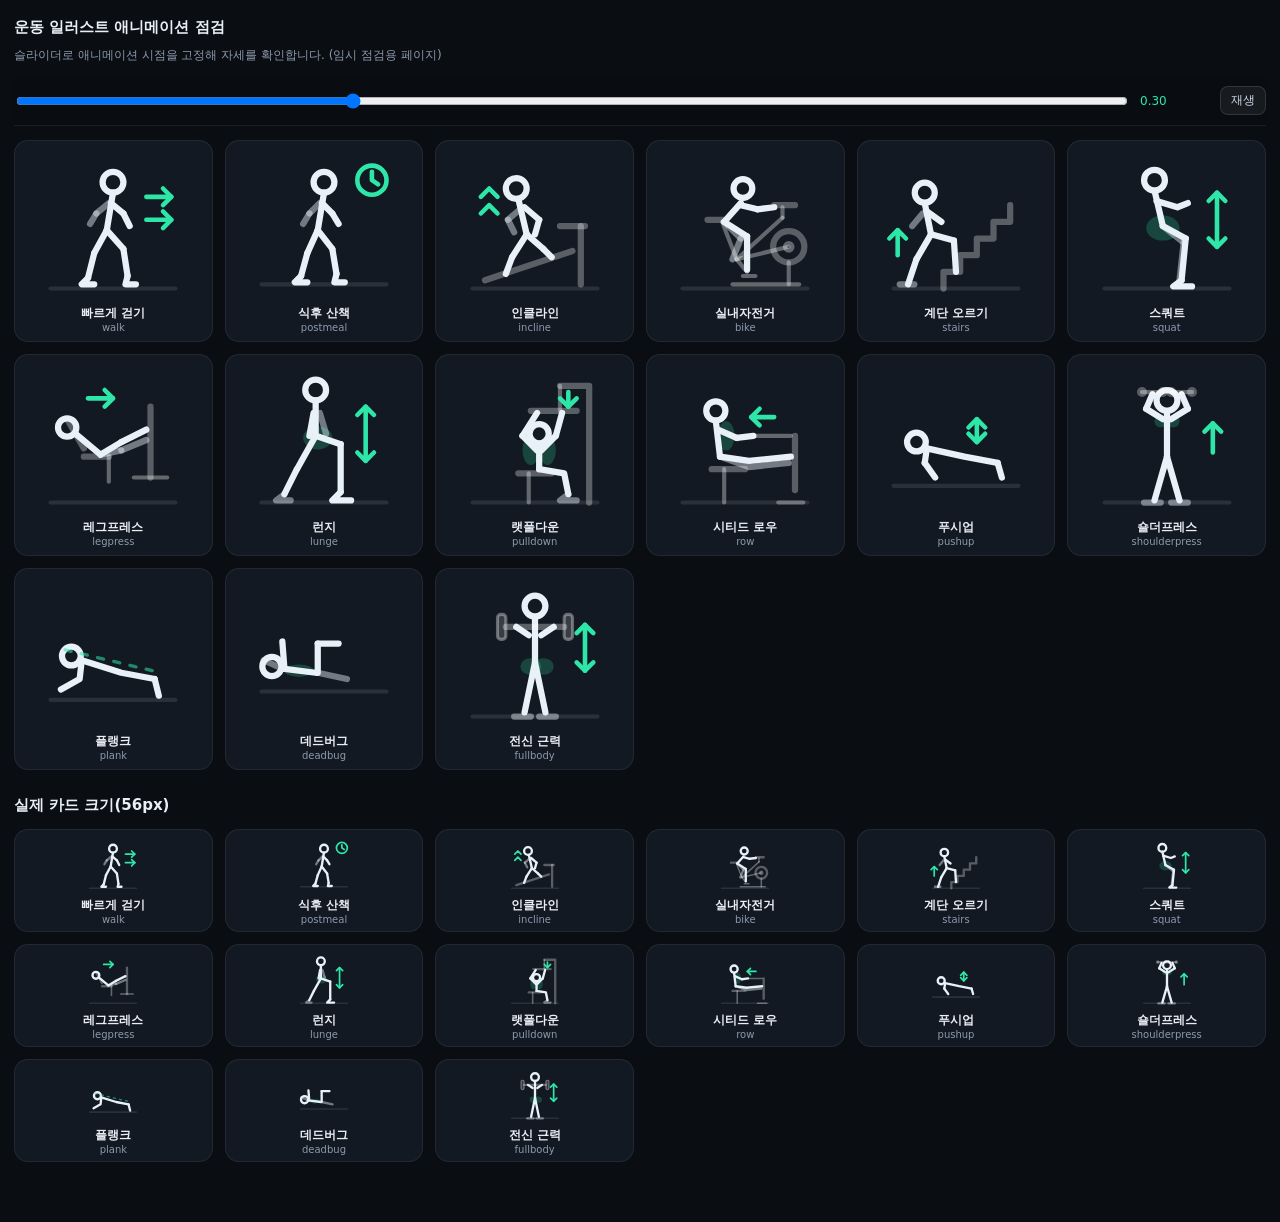
==== moves-check.html @ 474e975e "운동 애니메이션 점검용 임시 페이지 추가" ====
<!DOCTYPE html>
<html lang="ko">
<head>
<meta charset="utf-8" />
<meta name="viewport" content="width=device-width, initial-scale=1" />
<title>운동 일러스트 애니메이션 점검</title>
<style>
  :root { --mint:#2ee6a8; }
  html,body { margin:0; background:#0a0d12; color:#e9eef5; font-family:"Pretendard","Apple SD Gothic Neo",system-ui,sans-serif; }
  .wrap { padding:18px 14px 60px; }
  h1 { font-size:15px; margin:0 0 10px; }
  p.note { font-size:12px; color:#8c9aad; margin:0 0 14px; }
  .bar { position:sticky; top:0; z-index:5; background:rgba(10,13,18,.92); padding:8px 0 10px; display:flex; gap:10px; align-items:center; flex-wrap:wrap; border-bottom:1px solid rgba(255,255,255,.08); }
  .bar input[type=range] { flex:1 1 240px; }
  .bar output { font-variant-numeric:tabular-nums; font-size:12px; color:#2ee6a8; width:70px; }
  .bar button { font:inherit; font-size:12px; padding:5px 10px; border-radius:8px; background:rgba(255,255,255,.06); color:#cfdae6; border:1px solid rgba(255,255,255,.12); }
  .grid { display:grid; grid-template-columns:repeat(auto-fill,minmax(170px,1fr)); gap:12px; margin-top:14px; }
  .tile { background:#121922; border:1px solid rgba(255,255,255,.07); border-radius:14px; padding:10px 8px 8px; text-align:center; }
  .tile .art { width:150px; height:150px; margin:0 auto; }
  .tile .art svg { width:100%; height:100%; display:block; }
  .tile .nm { font-size:12px; font-weight:700; margin-top:4px; }
  .tile .id { font-size:10px; color:#8c9aad; }
  .small .art { width:56px; height:56px; }
  .small .tile { padding:7px 4px 6px; }
</style>
</head>
<body>
<div class="wrap">
  <h1>운동 일러스트 애니메이션 점검</h1>
  <p class="note">슬라이더로 애니메이션 시점을 고정해 자세를 확인합니다. (임시 점검용 페이지)</p>
  <div class="bar">
    <input id="t" type="range" min="0" max="1" step="0.01" value="0" />
    <output id="out">0.00</output>
    <button id="play">재생</button>
  </div>
  <div class="grid" id="grid"></div>
  <h1 style="margin-top:26px">실제 카드 크기(56px)</h1>
  <div class="grid small" id="grid-small"></div>
</div>
<script type="module">
  import { MOVES } from './moves.js';
  const names = {
    walk: '빠르게 걷기', postmeal: '식후 산책', incline: '인클라인', bike: '실내자전거',
    stairs: '계단 오르기', squat: '스쿼트', legpress: '레그프레스', lunge: '런지',
    pulldown: '랫풀다운', row: '시티드 로우', pushup: '푸시업', shoulderpress: '숄더프레스',
    plank: '플랭크', deadbug: '데드버그', fullbody: '전신 근력',
  };
  const html = Object.entries(MOVES).map(([id, svg]) =>
    `<div class="tile"><div class="art" data-id="${id}">${svg}</div>` +
    `<div class="nm">${names[id] || id}</div><div class="id">${id}</div></div>`).join('');
  document.getElementById('grid').innerHTML = html;
  document.getElementById('grid-small').innerHTML = html;

  const slider = document.getElementById('t');
  const out = document.getElementById('out');
  let paused = true;

  function scrub(v) {
    const anims = document.getAnimations();
    let max = 0;
    anims.forEach(a => {
      const d = a.effect && a.effect.getTiming ? a.effect.getTiming().duration : 0;
      const end = a.effect.getComputedTiming().endTime;
      if (end > max) max = end;
    });
    out.value = v.toFixed(2);
    out.textContent = v.toFixed(2);
    anims.forEach(a => {
      a.pause();
      const ct = a.effect.getComputedTiming();
      a.currentTime = v * (ct.activeDuration || 0);
    });
    return { animations: anims.length, maxEnd: max };
  }
  window.scrub = scrub;

  slider.addEventListener('input', () => scrub(Number(slider.value)));
  document.getElementById('play').addEventListener('click', () => {
    document.getAnimations().forEach(a => a.play());
  });
  // 페이지 로드 직후 살짝 진행한 상태로
  setTimeout(() => { slider.value = 0.3; scrub(0.3); }, 400);
</script>
</body>
</html>
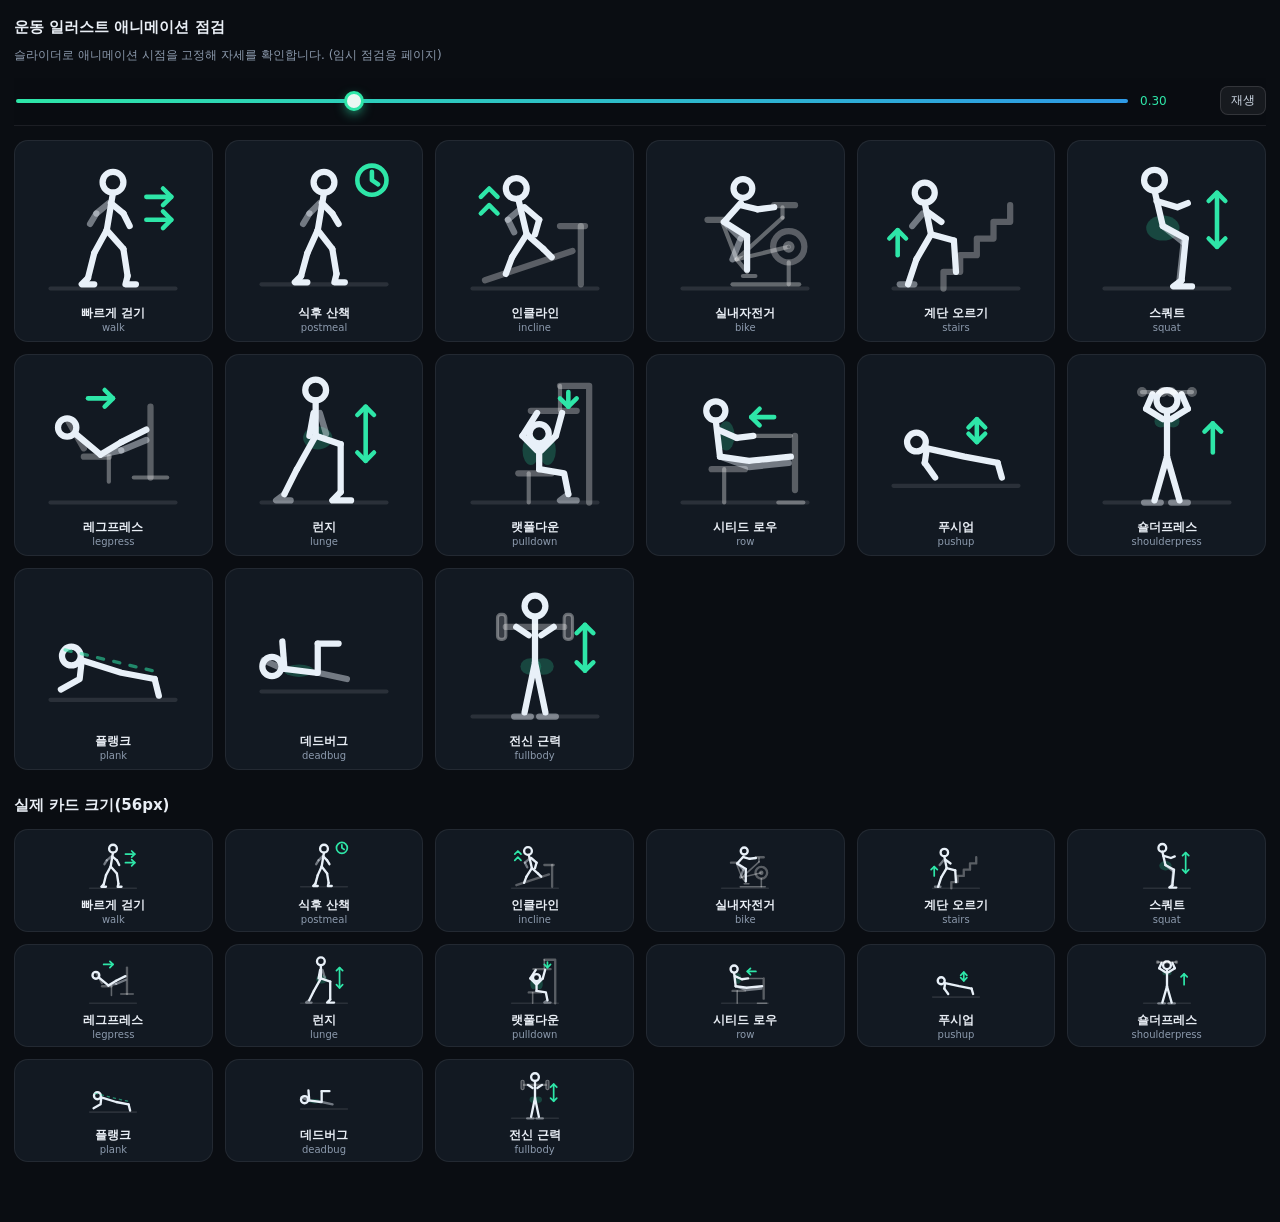
==== commit 25ee1182: "점검 페이지에 애니메이션 스타일시트 연결" ====
--- a/moves-check.html
+++ b/moves-check.html
@@ -4,6 +4,7 @@
 <meta charset="utf-8" />
 <meta name="viewport" content="width=device-width, initial-scale=1" />
 <title>운동 일러스트 애니메이션 점검</title>
+<link rel="stylesheet" href="styles.css?v=70" />
 <style>
   :root { --mint:#2ee6a8; }
   html,body { margin:0; background:#0a0d12; color:#e9eef5; font-family:"Pretendard","Apple SD Gothic Neo",system-ui,sans-serif; }
--- a/styles.css
+++ b/styles.css
@@ -0,0 +1,769 @@
+:root {
+  --bg: #080b10;
+  --bg-2: #0e131a;
+  --card: #121922;
+  --card-2: #172130;
+  --line: rgba(255, 255, 255, 0.07);
+  --text: #e9eef5;
+  --muted: #8c9aad;
+  --mint: #2ee6a8;
+  --mint-dim: rgba(46, 230, 168, 0.15);
+  --coral: #ff8a7a;
+  --blue: #6aa9ff;
+  --radius: 18px;
+  --shadow: 0 18px 40px -20px rgba(0, 0, 0, 0.9);
+}
+
+* { box-sizing: border-box; -webkit-tap-highlight-color: transparent; }
+
+html, body {
+  margin: 0;
+  padding: 0;
+  background: radial-gradient(120% 80% at 50% 0%, #101a26 0%, var(--bg) 55%, #05070a 100%);
+  color: var(--text);
+  font-family: "Pretendard", "Apple SD Gothic Neo", "Noto Sans KR", system-ui, -apple-system, Segoe UI, Roboto, sans-serif;
+  min-height: 100%;
+  -webkit-font-smoothing: antialiased;
+}
+
+body { padding-bottom: env(safe-area-inset-bottom); }
+
+.app { max-width: 1120px; margin: 0 auto; padding: 0 14px 40px; }
+
+/* ---------- top bar ---------- */
+.topbar {
+  position: sticky;
+  top: 0;
+  z-index: 20;
+  display: flex;
+  align-items: center;
+  justify-content: space-between;
+  gap: 12px;
+  padding: calc(12px + env(safe-area-inset-top)) 4px 12px;
+  backdrop-filter: blur(14px);
+  background: linear-gradient(180deg, rgba(8, 11, 16, 0.94), rgba(8, 11, 16, 0.55));
+  border-bottom: 1px solid var(--line);
+}
+
+.brand { display: flex; align-items: center; gap: 10px; min-width: 0; }
+.logo {
+  width: 38px; height: 38px; border-radius: 12px;
+  display: grid; place-items: center; font-size: 20px;
+  background: linear-gradient(145deg, #1b2c3d, #0f1720);
+  border: 1px solid var(--line);
+  box-shadow: inset 0 1px 0 rgba(255,255,255,0.06);
+}
+.brand-text h1 { margin: 0; font-size: 17px; letter-spacing: -0.3px; }
+.brand-text p { margin: 1px 0 0; font-size: 11.5px; color: var(--muted); }
+
+.tabs { display: flex; gap: 4px; padding: 4px; border-radius: 999px; background: rgba(255,255,255,0.05); border: 1px solid var(--line); }
+.tab {
+  border: 0; background: transparent; color: var(--muted);
+  font: inherit; font-size: 13px; font-weight: 600;
+  padding: 8px 14px; border-radius: 999px; cursor: pointer; white-space: nowrap;
+  transition: color .18s, background .18s;
+}
+.tab.active { color: #04120c; background: var(--mint); box-shadow: 0 6px 18px -8px rgba(46,230,168,0.8); }
+
+/* ---------- views ---------- */
+.view { display: none; animation: fade .28s ease; }
+.view.active { display: block; }
+@keyframes fade { from { opacity: 0; transform: translateY(6px); } to { opacity: 1; transform: none; } }
+
+/* ---------- 뷰어 stage (체형 이미지 변신) ---------- */
+#view-model.active { display: grid; gap: 12px; }
+
+.stage {
+  position: relative;
+  height: 52vh;
+  min-height: 320px;
+  border-radius: var(--radius);
+  overflow: hidden;
+  background: radial-gradient(65% 65% at 50% 30%, #16212e 0%, #0b1017 60%, #070a0e 100%);
+  border: 1px solid var(--line);
+  box-shadow: var(--shadow);
+}
+/* 체형 이미지: 같은 프레임의 두 이미지를 겹쳐 두고 opacity로 변신 */
+.figure { position: absolute; inset: 0; overflow: hidden; }
+.figure-ambient {
+  position: absolute; inset: -10%;
+  width: 120%; height: 120%;
+  object-fit: cover; object-position: center 30%;
+  filter: blur(26px) saturate(1.05) brightness(0.5);
+  transform: scale(1.04);
+  opacity: 0.6;
+  pointer-events: none;
+}
+.figure::after {
+  content: ""; position: absolute; inset: 0;
+  background: radial-gradient(78% 72% at 50% 42%, rgba(7,10,14,0) 42%, rgba(7,10,14,0.6) 100%);
+  pointer-events: none;
+}
+.figure-img {
+  position: absolute; inset: 0;
+  width: 100%; height: 100%;
+  object-fit: contain; object-position: center bottom;
+  transform-origin: 50% 94%;
+  animation: breathe 6.4s ease-in-out infinite;
+  will-change: opacity, transform;
+  user-select: none; -webkit-user-drag: none;
+}
+.figure-img.after { opacity: 0; }
+@keyframes breathe {
+  0%, 100% { transform: scale(1) translateY(0); }
+  50% { transform: scale(1.006) translateY(-0.25%); }
+}
+@media (prefers-reduced-motion: reduce) { .figure-img { animation: none; } }
+
+.stage-overlay { position: absolute; inset: 12px 12px auto 12px; display: flex; flex-direction: column; gap: 6px; pointer-events: none; }
+.chip-row { display: flex; gap: 6px; flex-wrap: wrap; }
+.pill {
+  font-size: 11.5px; font-weight: 700; letter-spacing: .2px;
+  padding: 5px 10px; border-radius: 999px;
+  background: rgba(46,230,168,0.14); color: var(--mint);
+  border: 1px solid rgba(46,230,168,0.28);
+}
+.pill.ghost { background: rgba(255,255,255,0.05); color: #b9c6d6; border-color: var(--line); }
+.hint { font-size: 10.5px; color: rgba(255,255,255,0.78); text-shadow: 0 1px 4px rgba(0,0,0,0.6); }
+
+.loader {
+  position: absolute; inset: 0; display: grid; place-items: center; gap: 10px;
+  grid-auto-flow: row; align-content: center;
+  font-size: 12.5px; color: var(--muted);
+  background: rgba(7, 10, 14, 0.72);
+  transition: opacity .5s; pointer-events: none;
+}
+.loader.hidden { opacity: 0; visibility: hidden; transition: opacity .5s, visibility .5s; }
+.spinner {
+  width: 26px; height: 26px; border-radius: 50%;
+  border: 2px solid rgba(255,255,255,0.12); border-top-color: var(--mint);
+  animation: spin 0.9s linear infinite;
+}
+@keyframes spin { to { transform: rotate(360deg); } }
+
+/* ---------- panel ---------- */
+.panel {
+  background: linear-gradient(170deg, var(--card), var(--bg-2));
+  border: 1px solid var(--line);
+  border-radius: var(--radius);
+  padding: 14px;
+  box-shadow: var(--shadow);
+}
+
+.record-head { display: flex; align-items: center; justify-content: space-between; gap: 10px; margin-bottom: 12px; }
+.record-date { font-size: 19px; font-weight: 800; letter-spacing: -0.4px; }
+.record-label { font-size: 12px; color: var(--muted); margin-top: 2px; }
+
+.score-ring {
+  display: flex; align-items: baseline; gap: 2px;
+  padding: 7px 13px; border-radius: 14px;
+  background: var(--mint-dim);
+  border: 1px solid rgba(46,230,168,0.3);
+  color: var(--mint);
+}
+.score-ring b { font-size: 20px; line-height: 1; }
+.score-ring span { font-size: 11px; color: rgba(46,230,168,0.8); }
+
+.stats { display: grid; grid-template-columns: repeat(4, 1fr); gap: 8px; }
+.stat {
+  background: rgba(255,255,255,0.035);
+  border: 1px solid var(--line);
+  border-radius: 12px;
+  padding: 8px 9px;
+}
+.stat .k { font-size: 10.5px; color: var(--muted); }
+.stat .v { font-size: 15px; font-weight: 700; margin-top: 3px; letter-spacing: -0.3px; }
+.stat .v small { font-size: 10px; font-weight: 500; color: var(--muted); margin-left: 1px; }
+.stat .d { font-size: 10px; font-weight: 600; margin-top: 2px; }
+.down { color: var(--mint); }
+.up { color: var(--coral); }
+.est { color: rgba(140,154,173,0.75); font-size: 9.5px; margin-left: 2px; }
+
+/* ---------- timeline ---------- */
+.timeline { margin: 16px 2px 6px; }
+input[type="range"] {
+  -webkit-appearance: none; appearance: none;
+  width: 100%; height: 4px; border-radius: 99px;
+  background: linear-gradient(90deg, var(--mint), #2e9ae6);
+  outline: none;
+}
+input[type="range"]::-webkit-slider-thumb {
+  -webkit-appearance: none; appearance: none;
+  width: 20px; height: 20px; border-radius: 50%;
+  background: #eaf7f2; border: 3px solid var(--mint);
+  box-shadow: 0 4px 12px -2px rgba(46,230,168,0.7);
+  cursor: pointer;
+}
+input[type="range"]::-moz-range-thumb {
+  width: 16px; height: 16px; border-radius: 50%;
+  background: #eaf7f2; border: 3px solid var(--mint); cursor: pointer;
+}
+.timeline-labels { display: flex; justify-content: space-between; margin-top: 7px; }
+.timeline-labels span { font-size: 10.5px; color: var(--muted); font-weight: 600; }
+.timeline-labels span.on { color: var(--mint); }
+
+/* ---------- buttons ---------- */
+.primary {
+  display: block; width: 100%;
+  border: 0; border-radius: 14px;
+  padding: 13px; font: inherit; font-size: 14px; font-weight: 800; letter-spacing: -0.2px;
+  color: #04120c; cursor: pointer;
+  background: linear-gradient(135deg, #3df0b0, #22c8e6);
+  box-shadow: 0 14px 26px -14px rgba(46,230,168,0.9);
+  transition: transform .15s, filter .15s;
+}
+.primary:active { transform: scale(0.99); filter: brightness(0.95); }
+.primary.playing { background: linear-gradient(135deg, #ffb36b, #ff8a7a); color: #1a0b06; }
+
+.ghost-btn {
+  border: 1px solid var(--line); background: rgba(255,255,255,0.04);
+  color: #c3cfdd; font: inherit; font-size: 11.5px; font-weight: 600;
+  padding: 6px 10px; border-radius: 9px; cursor: pointer;
+}
+.icon-btn { border: 0; background: transparent; color: var(--muted); font-size: 16px; cursor: pointer; padding: 4px 8px; }
+
+/* ---------- 맞춤 운동 팁 ---------- */
+.tips-card {
+  margin-top: 16px;
+  padding-top: 14px;
+  border-top: 1px solid var(--line);
+}
+.tips-head { display: flex; align-items: baseline; justify-content: space-between; gap: 8px; margin-bottom: 10px; }
+.tips-head h2 { margin: 0; font-size: 13.5px; letter-spacing: -0.3px; }
+.tips-list { display: grid; gap: 8px; }
+
+.tip {
+  border: 1px solid var(--line);
+  border-radius: 13px;
+  padding: 10px 11px;
+  background: rgba(255,255,255,0.03);
+  border-left: 3px solid var(--mint);
+}
+.tip.p2 { border-left-color: #6aa9ff; }
+.tip.p3 { border-left-color: #ffc46b; }
+.tip.p0 { border-left-color: rgba(155,170,190,0.5); }
+.tip-top { display: flex; align-items: center; gap: 7px; }
+.tip-rank {
+  font-size: 9.5px; font-weight: 800; letter-spacing: .2px;
+  padding: 2px 6px; border-radius: 6px;
+  background: rgba(46,230,168,0.16); color: var(--mint);
+}
+.tip.p2 .tip-rank { background: rgba(106,169,255,0.16); color: var(--blue); }
+.tip.p3 .tip-rank { background: rgba(255,196,107,0.16); color: #ffc46b; }
+.tip.p0 .tip-rank { background: rgba(155,170,190,0.14); color: #b9c6d6; }
+.tip-title { font-size: 12.5px; font-weight: 700; }
+.tip-why { font-size: 10.5px; color: var(--muted); margin: 5px 0 0; line-height: 1.5; }
+.tip-why b { color: #cdd8e5; font-weight: 700; }
+.tip ul { margin: 6px 0 0; padding-left: 15px; }
+.tip li { font-size: 11.5px; line-height: 1.62; color: #c8d3e0; margin-bottom: 2px; }
+.tip li::marker { color: rgba(46,230,168,0.65); }
+
+.week { display: flex; gap: 5px; margin-top: 10px; flex-wrap: wrap; }
+.week span {
+  flex: 1 1 68px; min-width: 68px;
+  font-size: 10px; text-align: center; line-height: 1.35;
+  padding: 6px 4px; border-radius: 9px;
+  background: rgba(255,255,255,0.04); border: 1px solid var(--line); color: #b7c4d3;
+}
+.week span b { display: block; font-size: 9.5px; color: var(--muted); font-weight: 700; margin-bottom: 2px; }
+.week span.rest { color: rgba(150,165,185,0.6); }
+.week span.cardio { border-color: rgba(255,196,107,0.3); }
+.week span.strength { border-color: rgba(46,230,168,0.3); }
+
+/* ---------- gallery ---------- */
+#view-gallery.active { display: grid; gap: 12px; }
+.card {
+  background: linear-gradient(170deg, var(--card), var(--bg-2));
+  border: 1px solid var(--line);
+  border-radius: var(--radius);
+  padding: 14px;
+  box-shadow: var(--shadow);
+}
+.card-head { display: flex; align-items: baseline; justify-content: space-between; gap: 10px; margin-bottom: 12px; }
+.card-head h2 { margin: 0; font-size: 15px; letter-spacing: -0.3px; }
+.muted { font-size: 11px; color: var(--muted); }
+.row-gap { display: flex; gap: 6px; }
+.caption { margin: 10px 2px 0; font-size: 11px; line-height: 1.55; color: var(--muted); }
+.caption code { background: rgba(255,255,255,0.07); padding: 1px 5px; border-radius: 5px; font-size: 10.5px; }
+
+.compare {
+  position: relative;
+  width: 100%;
+  aspect-ratio: 3 / 3.6;
+  max-height: 68vh;
+  border-radius: 14px;
+  overflow: hidden;
+  background: #10161d;
+  border: 1px solid var(--line);
+  user-select: none;
+  touch-action: pan-y;
+}
+.compare-img {
+  position: absolute; inset: 0;
+  width: 100%; height: 100%;
+  object-fit: cover; object-position: center top;
+  pointer-events: none;
+}
+.compare-clip {
+  position: absolute; inset: 0;
+  clip-path: inset(0 50% 0 0);
+  will-change: clip-path;
+}
+.compare-tag {
+  position: absolute; bottom: 12px;
+  font-size: 11px; font-weight: 800;
+  padding: 5px 10px; border-radius: 999px;
+  backdrop-filter: blur(8px);
+  transition: box-shadow .2s, transform .2s, opacity .2s;
+}
+.compare-tag em { font-style: normal; opacity: .85; margin: 0 1px; }
+.compare-tag.before { left: 12px; background: rgba(255,138,122,0.22); color: #ffc4ba; border: 1px solid rgba(255,138,122,0.4); }
+.compare-tag.after { right: 12px; background: rgba(46,230,168,0.2); color: #9df3d3; border: 1px solid rgba(46,230,168,0.4); }
+.compare[data-side="before"] .compare-tag.before { box-shadow: 0 0 0 2px rgba(255,138,122,0.55); transform: scale(1.04); }
+.compare[data-side="after"] .compare-tag.after { box-shadow: 0 0 0 2px rgba(46,230,168,0.55); transform: scale(1.04); }
+.caption b { color: #cdd8e5; font-weight: 700; }
+.compare-handle {
+  position: absolute; top: 0; bottom: 0; left: 50%;
+  width: 3px; background: rgba(255,255,255,0.85);
+  transform: translateX(-50%);
+  cursor: ew-resize;
+  box-shadow: 0 0 18px rgba(0,0,0,0.5);
+}
+
+.compare-handle span {
+  position: absolute; top: 50%; left: 50%;
+  width: 42px; height: 42px; border-radius: 50%;
+  transform: translate(-50%, -50%);
+  background: rgba(255,255,255,0.94);
+  color: #0a0d12; font-size: 15px; font-weight: 800;
+  display: grid; place-items: center;
+  box-shadow: 0 8px 20px -6px rgba(0,0,0,0.8);
+}
+.compare-handle span::before { content: "⇆"; }
+
+/* table */
+.table-wrap { overflow-x: auto; }
+.cmp-table { width: 100%; border-collapse: collapse; font-size: 12px; }
+.cmp-table th, .cmp-table td { padding: 8px 6px; text-align: right; white-space: nowrap; }
+.cmp-table th:first-child, .cmp-table td:first-child { text-align: left; color: var(--muted); font-weight: 500; }
+.cmp-table thead th { font-size: 11px; color: var(--muted); font-weight: 600; border-bottom: 1px solid var(--line); }
+.cmp-table tbody tr + tr td { border-top: 1px solid rgba(255,255,255,0.04); }
+.cmp-table td.goal { color: var(--mint); font-weight: 700; }
+.cmp-table .delta-good { color: var(--mint); font-size: 10.5px; }
+.cmp-table .delta-bad { color: var(--coral); font-size: 10.5px; }
+
+/* gallery cards */
+.gallery { display: grid; gap: 10px; }
+.g-card {
+  display: grid; grid-template-columns: 96px 1fr; gap: 12px;
+  background: rgba(255,255,255,0.03);
+  border: 1px solid var(--line);
+  border-radius: 14px; padding: 10px;
+}
+.g-thumb {
+  position: relative; width: 96px; height: 128px; border-radius: 10px; overflow: hidden;
+  background: linear-gradient(160deg, #1b2634, #0c1219);
+  display: grid; place-items: center;
+}
+.g-thumb img { width: 100%; height: 100%; object-fit: cover; object-position: center 20%; }
+.g-thumb .ph { font-size: 10px; color: var(--muted); text-align: center; padding: 6px; line-height: 1.4; }
+.g-body { min-width: 0; display: flex; flex-direction: column; justify-content: center; gap: 4px; }
+.g-date { font-size: 13px; font-weight: 800; }
+.g-sub { font-size: 10.5px; color: var(--muted); }
+.g-metrics { display: flex; flex-wrap: wrap; gap: 5px; margin-top: 3px; }
+.g-metrics span {
+  font-size: 10.5px; font-weight: 600; color: #c8d4e2;
+  background: rgba(255,255,255,0.055); border: 1px solid var(--line);
+  padding: 3px 7px; border-radius: 7px;
+}
+.g-metrics span.hl { color: var(--mint); border-color: rgba(46,230,168,0.3); background: rgba(46,230,168,0.1); }
+
+/* record list */
+.record-list { list-style: none; margin: 0; padding: 0; display: grid; gap: 6px; }
+.record-list li {
+  display: flex; align-items: center; justify-content: space-between; gap: 8px;
+  font-size: 12px; padding: 9px 10px; border-radius: 10px;
+  background: rgba(255,255,255,0.03); border: 1px solid var(--line);
+}
+.record-list .r-date { font-weight: 700; }
+.record-list .r-meta { color: var(--muted); font-size: 11px; }
+.record-list .del { border: 0; background: transparent; color: var(--muted); cursor: pointer; font-size: 13px; }
+.badge-local { font-size: 9.5px; color: var(--blue); border: 1px solid rgba(106,169,255,0.35); background: rgba(106,169,255,0.1); padding: 1px 5px; border-radius: 5px; margin-left: 5px; }
+
+/* sheet */
+.sheet-backdrop {
+  position: fixed; inset: 0; z-index: 60;
+  background: rgba(0,0,0,0.6); backdrop-filter: blur(3px);
+  display: flex; align-items: flex-end; justify-content: center;
+}
+.sheet-backdrop.hidden { display: none; }
+.sheet {
+  width: 100%; max-width: 480px;
+  max-height: 90vh; overflow-y: auto;
+  background: linear-gradient(170deg, #141c26, #0b1016);
+  border: 1px solid var(--line);
+  border-radius: 22px 22px 0 0;
+  padding: 18px 16px calc(20px + env(safe-area-inset-bottom));
+  animation: up .25s ease;
+}
+@keyframes up { from { transform: translateY(30px); opacity: .5; } to { transform: none; opacity: 1; } }
+.sheet-head { display: flex; align-items: center; justify-content: space-between; margin-bottom: 12px; }
+.sheet-head h2 { margin: 0; font-size: 16px; }
+#record-form label { display: block; font-size: 11.5px; color: var(--muted); margin-bottom: 9px; }
+#record-form input {
+  display: block; width: 100%; margin-top: 4px;
+  background: rgba(255,255,255,0.055); border: 1px solid var(--line);
+  border-radius: 10px; padding: 10px 11px;
+  color: var(--text); font: inherit; font-size: 13px;
+}
+#record-form input:focus { outline: none; border-color: rgba(46,230,168,0.5); background: rgba(46,230,168,0.06); }
+.grid2 { display: grid; grid-template-columns: 1fr 1fr; gap: 0 10px; }
+.form-hint { font-size: 10.5px; color: var(--muted); margin: 2px 0 14px; line-height: 1.5; }
+
+/* toast */
+.toast {
+  position: fixed; left: 50%; bottom: 24px; transform: translate(-50%, 20px);
+  background: rgba(20, 28, 38, 0.96); border: 1px solid rgba(46,230,168,0.3);
+  color: var(--text); font-size: 12.5px; font-weight: 600;
+  padding: 10px 16px; border-radius: 999px;
+  opacity: 0; pointer-events: none; transition: opacity .25s, transform .25s;
+  z-index: 80; box-shadow: var(--shadow);
+}
+.toast.show { opacity: 1; transform: translate(-50%, 0); }
+
+/* ---------- desktop ---------- */
+@media (min-width: 860px) {
+  #view-model.active { grid-template-columns: 1.25fr 1fr; align-items: start; }
+  .stage { height: 72vh; min-height: 520px; position: sticky; top: 84px; }
+  #view-gallery.active { grid-template-columns: 1fr 1fr; align-items: start; }
+  .compare-card { grid-row: span 2; }
+  .compare { max-height: 74vh; }
+  .stats { grid-template-columns: repeat(4, 1fr); }
+}
+
+/* ---------- 운동 동작 일러스트 (v65) ---------- */
+.move-grid {
+  display: grid;
+  grid-template-columns: repeat(2, minmax(0, 1fr));
+  gap: 7px;
+  margin-top: 9px;
+}
+.move {
+  display: flex; flex-direction: column; align-items: center; text-align: center;
+  gap: 1px; padding: 7px 5px 6px;
+  border-radius: 11px;
+  background: rgba(255,255,255,0.035);
+  border: 1px solid var(--line);
+}
+.move-art { width: 56px; height: 56px; display: grid; place-items: center; }
+.move-art svg { display: block; width: 100%; height: 100%; }
+.move-name { font-size: 11.5px; font-weight: 700; letter-spacing: -0.2px; line-height: 1.3; }
+.move-reps { font-size: 9.5px; color: var(--muted); line-height: 1.35; }
+.tip-notes { list-style: none; margin: 9px 0 0; padding: 0; display: grid; gap: 3px; }
+.tip-notes li {
+  position: relative; padding-left: 12px;
+  font-size: 11px; line-height: 1.55; color: #a9b7c8;
+}
+.tip-notes li::before {
+  content: ""; position: absolute; left: 2px; top: 6.5px;
+  width: 4px; height: 4px; border-radius: 50%;
+  background: rgba(46,230,168,0.55);
+}
+
+/* ---------- 수치 변화 그래프 (v65) ---------- */
+.chart-block { margin-top: 16px; padding-top: 13px; border-top: 1px solid var(--line); }
+.chart-head { display: flex; align-items: baseline; justify-content: space-between; gap: 8px; margin-bottom: 8px; }
+.chart-head h3 { margin: 0; font-size: 13px; letter-spacing: -0.3px; }
+.chart-tabs {
+  display: flex; gap: 5px; overflow-x: auto; scrollbar-width: none;
+  margin: 0 -1px 8px; padding-bottom: 1px;
+}
+.chart-tabs::-webkit-scrollbar { display: none; }
+.chart-tab {
+  flex: 0 0 auto;
+  border: 1px solid var(--line); background: rgba(255,255,255,0.04);
+  color: #a9b7c8; font: inherit; font-size: 11px; font-weight: 600;
+  padding: 5px 10px; border-radius: 999px; cursor: pointer; white-space: nowrap;
+  transition: color .16s, background .16s, border-color .16s;
+}
+.chart-tab.on {
+  color: #04120c; background: var(--mint); border-color: transparent; font-weight: 800;
+  box-shadow: 0 6px 16px -10px rgba(46,230,168,0.9);
+}
+.chart-plot { width: 100%; min-height: 150px; }
+.chart-plot svg { display: block; width: 100%; height: auto; animation: fade .28s ease; }
+.chart-empty { margin: 22px 0; font-size: 11.5px; color: var(--muted); text-align: center; }
+.chart-sum {
+  display: flex; flex-wrap: wrap; align-items: center; gap: 6px;
+  margin-top: 7px; font-size: 11px; color: var(--muted);
+}
+.chart-sum b { color: #d7e2ee; font-weight: 700; }
+.chart-sum .delta { font-size: 10.5px; font-weight: 800; padding: 2px 7px; border-radius: 7px; }
+.chart-sum .delta.good { color: var(--mint); background: rgba(46,230,168,0.12); }
+.chart-sum .delta.bad { color: var(--coral); background: rgba(255,138,122,0.12); }
+.chart-sum .goal {
+  font-size: 10.5px; font-weight: 600;
+  color: #9dc0ff; padding: 2px 7px; border-radius: 7px;
+  border: 1px dashed rgba(106,169,255,0.45);
+}
+
+@media (min-width: 860px) {
+  .move-art { width: 64px; height: 64px; }
+  .move-name { font-size: 12px; }
+}
+
+/* 카드가 표 때문에 화면 밖으로 넓어지지 않게 (표는 카드 안에서 가로 스크롤) */
+.card { min-width: 0; }
+
+/* =========================================================
+   운동 동작 애니메이션 (v70)
+   - moves.js의 관절 <g>를 회전·이동시켜 실제 동작처럼 무한 반복
+   - transform-origin은 72×72 뷰박스 좌표(관절 위치)
+   - prefers-reduced-motion 사용자는 정지 그림으로
+   ========================================================= */
+.move-art svg [class] { transform-box: view-box; }
+
+/* 화살표: 동작 방향으로 살짝 맥동 */
+.mv .arw { animation: arwPulse 1.9s ease-in-out infinite; }
+@keyframes arwPulse { 0%, 100% { opacity: .5; } 50% { opacity: 1; } }
+.mv .arw-r { animation: nudgeR 1.7s ease-in-out infinite; }
+.mv .arw-l { animation: nudgeL 1.7s ease-in-out infinite; }
+.mv .arw-u { animation: nudgeU 1.6s ease-in-out infinite; }
+.mv .arw-d { animation: nudgeD 1.6s ease-in-out infinite; }
+.mv .arw-b { animation: nudgeB 1.7s ease-in-out infinite; }
+@keyframes nudgeR {
+  0%, 100% { transform: translateX(-1.2px); opacity: .5; }
+  50% { transform: translateX(1.4px); opacity: 1; }
+}
+@keyframes nudgeL {
+  0%, 100% { transform: translateX(1.2px); opacity: .5; }
+  50% { transform: translateX(-1.4px); opacity: 1; }
+}
+@keyframes nudgeU {
+  0%, 100% { transform: translateY(1.4px); opacity: .5; }
+  50% { transform: translateY(-1.4px); opacity: 1; }
+}
+@keyframes nudgeD {
+  0%, 100% { transform: translateY(-1.2px); opacity: .5; }
+  50% { transform: translateY(1.2px); opacity: 1; }
+}
+@keyframes nudgeB {
+  0%, 100% { transform: translateY(-1.1px); opacity: .5; }
+  50% { transform: translateY(1.3px); opacity: 1; }
+}
+
+/* 자극 부위 표시 맥동 */
+.mv .glow { animation: glowPulse 2.4s ease-in-out infinite; }
+@keyframes glowPulse { 0%, 100% { opacity: .45; } 50% { opacity: 1; } }
+
+/* ---------- 걷기 · 식후 산책 ---------- */
+.mv-walk .w-body { animation: bobFast 1.15s ease-in-out infinite; }
+@keyframes bobFast {
+  0%, 100% { transform: translateY(0); }
+  50% { transform: translateY(-1.3px); }
+}
+.mv-walk .w-leg-a { transform-origin: 33px 38px; animation: sw 1.15s ease-in-out infinite alternate; }
+.mv-walk .w-shin-a { transform-origin: 41px 47px; animation: kn 1.15s ease-in-out infinite alternate; }
+.mv-walk .w-leg-b { transform-origin: 33px 38px; animation: sw 1.15s ease-in-out infinite alternate-reverse; }
+.mv-walk .w-shin-b { transform-origin: 27px 49px; animation: kn 1.15s ease-in-out infinite alternate-reverse; }
+.mv-walk .w-arm-a { transform-origin: 35px 25px; animation: armSw 1.15s ease-in-out infinite alternate-reverse; }
+.mv-walk .w-fore-a { transform-origin: 41px 30px; animation: foreSw 1.15s ease-in-out infinite alternate; }
+.mv-walk .w-arm-b { transform-origin: 34px 25px; animation: armSw 1.15s ease-in-out infinite alternate; }
+.mv-walk .w-fore-b { transform-origin: 28px 30px; animation: foreSw 1.15s ease-in-out infinite alternate-reverse; }
+@keyframes sw { from { transform: rotate(-13deg); } to { transform: rotate(13deg); } }
+@keyframes kn { from { transform: rotate(3deg); } to { transform: rotate(26deg); } }
+@keyframes armSw { from { transform: rotate(-11deg); } to { transform: rotate(11deg); } }
+@keyframes foreSw { from { transform: rotate(-6deg); } to { transform: rotate(9deg); } }
+
+.mv-postmeal .p-body { animation: bobSlow 2.6s ease-in-out infinite; }
+@keyframes bobSlow {
+  0%, 100% { transform: translateY(0); }
+  50% { transform: translateY(-1px); }
+}
+.mv-postmeal .p-leg-a { transform-origin: 33px 38px; animation: swP 2.6s ease-in-out infinite alternate; }
+.mv-postmeal .p-shin-a { transform-origin: 40px 47px; animation: knP 2.6s ease-in-out infinite alternate; }
+.mv-postmeal .p-leg-b { transform-origin: 33px 38px; animation: swP 2.6s ease-in-out infinite alternate-reverse; }
+.mv-postmeal .p-shin-b { transform-origin: 28px 49px; animation: knP 2.6s ease-in-out infinite alternate-reverse; }
+.mv-postmeal .p-arm-a { transform-origin: 35px 25px; animation: armP 2.6s ease-in-out infinite alternate-reverse; }
+.mv-postmeal .p-fore-a { transform-origin: 40px 30px; animation: foreSw 2.6s ease-in-out infinite alternate; }
+.mv-postmeal .p-arm-b { transform-origin: 34px 25px; animation: armP 2.6s ease-in-out infinite alternate; }
+.mv-postmeal .p-fore-b { transform-origin: 29px 30px; animation: foreSw 2.6s ease-in-out infinite alternate-reverse; }
+.mv-postmeal .p-clock { transform-origin: 59px 14px; animation: clockTick 2.6s ease-in-out infinite; }
+@keyframes swP { from { transform: rotate(-9deg); } to { transform: rotate(9deg); } }
+@keyframes knP { from { transform: rotate(2deg); } to { transform: rotate(18deg); } }
+@keyframes armP { from { transform: rotate(-8deg); } to { transform: rotate(8deg); } }
+@keyframes clockTick {
+  0%, 100% { transform: scale(1); }
+  50% { transform: scale(1.09); }
+}
+
+/* ---------- 인클라인 트레드밀 ---------- */
+.mv-incline .i-body { animation: bobRun .95s ease-in-out infinite; }
+@keyframes bobRun {
+  0%, 100% { transform: translateY(0); }
+  50% { transform: translateY(-1.5px); }
+}
+.mv-incline .i-leg-a { transform-origin: 32px 40px; animation: runT .95s ease-in-out infinite alternate; }
+.mv-incline .i-shin-a { transform-origin: 40px 47px; animation: runS .95s ease-in-out infinite alternate; }
+.mv-incline .i-leg-b { transform-origin: 32px 40px; animation: runT .95s ease-in-out infinite alternate-reverse; }
+.mv-incline .i-shin-b { transform-origin: 25px 51px; animation: runS .95s ease-in-out infinite alternate-reverse; }
+.mv-incline .i-arm-a { transform-origin: 31px 27px; animation: armRun .95s ease-in-out infinite alternate-reverse; }
+.mv-incline .i-fore-a { transform-origin: 38px 33px; animation: foreSw .95s ease-in-out infinite alternate; }
+.mv-incline .i-arm-b { transform-origin: 30px 27px; animation: armRun .95s ease-in-out infinite alternate; }
+.mv-incline .i-fore-b { transform-origin: 23px 33px; animation: foreSw .95s ease-in-out infinite alternate-reverse; }
+@keyframes runT { from { transform: rotate(-16deg); } to { transform: rotate(16deg); } }
+@keyframes runS { from { transform: rotate(2deg); } to { transform: rotate(32deg); } }
+@keyframes armRun { from { transform: rotate(-12deg); } to { transform: rotate(12deg); } }
+
+/* ---------- 실내자전거 (페달 회전) ---------- */
+.mv-bike .b-leg-a { transform-origin: 26px 34px; animation: pedalT 1.5s ease-in-out infinite alternate; }
+.mv-bike .b-shin-a { transform-origin: 37px 41px; animation: pedalS 1.5s ease-in-out infinite alternate; animation-delay: -0.38s; }
+.mv-bike .b-leg-b { transform-origin: 26px 34px; animation: pedalT 1.5s ease-in-out infinite alternate; animation-delay: -1.1s; }
+.mv-bike .b-shin-b { transform-origin: 34px 42px; animation: pedalS 1.5s ease-in-out infinite alternate; animation-delay: -1.48s; }
+.mv-bike .b-body { animation: bikeSway 1.5s ease-in-out infinite; }
+@keyframes pedalT { from { transform: rotate(-9deg); } to { transform: rotate(9deg); } }
+@keyframes pedalS { from { transform: rotate(-8deg); } to { transform: rotate(26deg); } }
+@keyframes bikeSway {
+  0%, 100% { transform: translateY(0); }
+  50% { transform: translateY(-0.6px); }
+}
+
+/* ---------- 계단 오르기 ---------- */
+.mv-stairs .s-body { animation: climbBob 1.3s ease-in-out infinite; }
+@keyframes climbBob {
+  0%, 100% { transform: translateY(0.6px); }
+  50% { transform: translateY(-1.2px); }
+}
+.mv-stairs .s-leg-a { transform-origin: 24px 40px; animation: stepT 1.3s ease-in-out infinite alternate; }
+.mv-stairs .s-shin-a { transform-origin: 35px 43px; animation: stepS 1.3s ease-in-out infinite alternate; }
+.mv-stairs .s-leg-b { transform-origin: 24px 40px; animation: stepT 1.3s ease-in-out infinite alternate-reverse; }
+.mv-stairs .s-shin-b { transform-origin: 17px 52px; animation: stepS 1.3s ease-in-out infinite alternate-reverse; }
+.mv-stairs .s-arm-a { transform-origin: 22px 29px; animation: armP 1.3s ease-in-out infinite alternate-reverse; }
+.mv-stairs .s-arm-b { transform-origin: 20px 30px; animation: armP 1.3s ease-in-out infinite alternate; }
+@keyframes stepT { from { transform: rotate(-12deg); } to { transform: rotate(12deg); } }
+@keyframes stepS { from { transform: rotate(2deg); } to { transform: rotate(24deg); } }
+
+/* ---------- 스쿼트 ---------- */
+.mv-squat .q-body { transform-origin: 34px 36px; animation: sqBody 2.8s ease-in-out infinite alternate; }
+.mv-squat .q-leg-a { transform-origin: 34px 36px; animation: sqThigh 2.8s ease-in-out infinite alternate; }
+.mv-squat .q-shin-a { transform-origin: 45px 42px; animation: sqShin 2.8s ease-in-out infinite alternate; }
+.mv-squat .q-leg-b { transform-origin: 34px 36px; animation: sqThighB 2.8s ease-in-out infinite alternate; }
+.mv-squat .q-shin-b { transform-origin: 44px 44px; animation: sqShinB 2.8s ease-in-out infinite alternate; }
+.mv-squat .q-arm { transform-origin: 31px 24px; animation: sqArm 2.8s ease-in-out infinite alternate; }
+@keyframes sqBody { from { transform: translateY(0) rotate(0deg); } to { transform: translateY(4px) rotate(6deg); } }
+@keyframes sqThigh { from { transform: rotate(0deg); } to { transform: rotate(-27deg); } }
+@keyframes sqShin { from { transform: rotate(0deg); } to { transform: rotate(21deg); } }
+@keyframes sqThighB { from { transform: rotate(0deg); } to { transform: rotate(-24deg); } }
+@keyframes sqShinB { from { transform: rotate(0deg); } to { transform: rotate(19deg); } }
+@keyframes sqArm { from { transform: rotate(0deg); } to { transform: rotate(-8deg); } }
+
+/* ---------- 레그프레스 ---------- */
+.mv-legpress .l-legs { animation: lpPush 2.4s ease-in-out infinite alternate; }
+.mv-legpress .l-plate { animation: lpPlate 2.4s ease-in-out infinite alternate; }
+.mv-legpress .l-body { animation: lpBody 2.4s ease-in-out infinite alternate; }
+@keyframes lpPush { from { transform: translateX(0); } to { transform: translateX(3px); } }
+@keyframes lpPlate { from { transform: translateX(0); } to { transform: translateX(3.6px); } }
+@keyframes lpBody { from { transform: translateX(0); } to { transform: translateX(-1px); } }
+
+/* ---------- 런지 ---------- */
+.mv-lunge .u-body { animation: lungeBody 2.6s ease-in-out infinite alternate; }
+.mv-lunge .u-leg-a { transform-origin: 32px 34px; animation: lungeThigh 2.6s ease-in-out infinite alternate; }
+.mv-lunge .u-shin-a { transform-origin: 44px 38px; animation: lungeShin 2.6s ease-in-out infinite alternate; }
+.mv-lunge .u-leg-b { transform-origin: 32px 34px; animation: lungeThighB 2.6s ease-in-out infinite alternate; }
+.mv-lunge .u-shin-b { transform-origin: 23px 50px; animation: lungeShinB 2.6s ease-in-out infinite alternate; }
+.mv-lunge .u-arm-a { transform-origin: 31px 23px; animation: armP 2.6s ease-in-out infinite alternate; }
+.mv-lunge .u-arm-b { transform-origin: 34px 23px; animation: armP 2.6s ease-in-out infinite alternate-reverse; }
+@keyframes lungeBody { from { transform: translateY(0); } to { transform: translateY(3px); } }
+@keyframes lungeThigh { from { transform: rotate(0deg); } to { transform: rotate(-13deg); } }
+@keyframes lungeShin { from { transform: rotate(0deg); } to { transform: rotate(14deg); } }
+@keyframes lungeThighB { from { transform: rotate(0deg); } to { transform: rotate(7deg); } }
+@keyframes lungeShinB { from { transform: rotate(0deg); } to { transform: rotate(10deg); } }
+
+/* ---------- 랫풀다운 ---------- */
+.mv-pulldown .d-bar { animation: pdBar 2.6s ease-in-out infinite alternate; }
+.mv-pulldown .d-cable { transform-origin: 48px 10px; animation: pdCable 2.6s ease-in-out infinite alternate; }
+.mv-pulldown .d-body { animation: pdBody 2.6s ease-in-out infinite alternate; }
+.mv-pulldown .d-arm-a { transform-origin: 37px 41px; animation: pdArmA 2.6s ease-in-out infinite alternate; }
+.mv-pulldown .d-fore-a { transform-origin: 30px 34px; animation: pdForeA 2.6s ease-in-out infinite alternate; }
+.mv-pulldown .d-arm-b { transform-origin: 39px 41px; animation: pdArmB 2.6s ease-in-out infinite alternate; }
+.mv-pulldown .d-fore-b { transform-origin: 46px 34px; animation: pdForeB 2.6s ease-in-out infinite alternate; }
+@keyframes pdBar { from { transform: translateY(0); } to { transform: translateY(6px); } }
+@keyframes pdCable { from { transform: scaleY(1); } to { transform: scaleY(1.5); } }
+@keyframes pdBody { from { transform: translateY(0); } to { transform: translateY(0.8px); } }
+@keyframes pdArmA { from { transform: rotate(0deg); } to { transform: rotate(-13deg); } }
+@keyframes pdForeA { from { transform: rotate(0deg); } to { transform: rotate(30deg); } }
+@keyframes pdArmB { from { transform: rotate(0deg); } to { transform: rotate(13deg); } }
+@keyframes pdForeB { from { transform: rotate(0deg); } to { transform: rotate(-30deg); } }
+
+/* ---------- 시티드 로우 ---------- */
+.mv-row .r-torso { transform-origin: 24px 44px; animation: rowTorso 2.6s ease-in-out infinite alternate; }
+.mv-row .r-arm { transform-origin: 23px 31px; animation: rowArm 2.6s ease-in-out infinite alternate; }
+.mv-row .r-fore { transform-origin: 32px 35px; animation: rowFore 2.6s ease-in-out infinite alternate; }
+.mv-row .r-cable { transform-origin: 58px 34px; animation: rowCable 2.6s ease-in-out infinite alternate; }
+@keyframes rowTorso { from { transform: rotate(0deg); } to { transform: rotate(-5deg); } }
+@keyframes rowArm { from { transform: rotate(0deg); } to { transform: rotate(42deg); } }
+@keyframes rowFore { from { transform: rotate(0deg); } to { transform: rotate(-62deg); } }
+@keyframes rowCable { from { transform: scaleX(1); } to { transform: scaleX(1.4); } }
+
+/* ---------- 푸시업 ---------- */
+.mv-pushup .p-fig { animation: puBody 1.9s ease-in-out infinite alternate; }
+.mv-pushup .p-arm { transform-origin: 22px 40px; animation: puArm 1.9s ease-in-out infinite alternate; }
+.mv-pushup .p-fore { transform-origin: 21px 47px; animation: puFore 1.9s ease-in-out infinite alternate; }
+@keyframes puBody { from { transform: translateY(0); } to { transform: translateY(3px); } }
+@keyframes puArm { from { transform: rotate(0deg); } to { transform: rotate(-9deg); } }
+@keyframes puFore { from { transform: rotate(0deg); } to { transform: rotate(13deg); } }
+
+/* ---------- 숄더프레스 ---------- */
+.mv-shoulderpress .h-arm-a { transform-origin: 34px 26px; animation: spArmA 2.4s ease-in-out infinite alternate; }
+.mv-shoulderpress .h-fore-a { transform-origin: 26px 21px; animation: spForeA 2.4s ease-in-out infinite alternate; }
+.mv-shoulderpress .h-arm-b { transform-origin: 38px 26px; animation: spArmB 2.4s ease-in-out infinite alternate; }
+.mv-shoulderpress .h-fore-b { transform-origin: 46px 21px; animation: spForeB 2.4s ease-in-out infinite alternate; }
+.mv-shoulderpress .h-dumb-a { animation: spDumbA 2.4s ease-in-out infinite alternate; }
+.mv-shoulderpress .h-dumb-b { animation: spDumbB 2.4s ease-in-out infinite alternate; }
+@keyframes spArmA { from { transform: rotate(0deg); } to { transform: rotate(24deg); } }
+@keyframes spForeA { from { transform: rotate(0deg); } to { transform: rotate(-18deg); } }
+@keyframes spArmB { from { transform: rotate(0deg); } to { transform: rotate(-24deg); } }
+@keyframes spForeB { from { transform: rotate(0deg); } to { transform: rotate(18deg); } }
+@keyframes spDumbA { from { transform: translate(0, 0); } to { transform: translate(4.6px, -5px); } }
+@keyframes spDumbB { from { transform: translate(0, 0); } to { transform: translate(-4.6px, -5px); } }
+
+/* ---------- 플랭크 (코어 라인 맥동) ---------- */
+.mv-plank .k-fig { animation: plankBreath 3.6s ease-in-out infinite; }
+.mv-plank .k-core { animation: plankCore 3.6s ease-in-out infinite; }
+@keyframes plankBreath {
+  0%, 100% { transform: translateY(0); }
+  50% { transform: translateY(-0.7px); }
+}
+@keyframes plankCore {
+  0%, 100% { opacity: .3; stroke-dashoffset: 0; }
+  50% { opacity: .95; stroke-dashoffset: -8; }
+}
+
+/* ---------- 데드버그 ---------- */
+.mv-deadbug .x-arm-a { transform-origin: 17px 43px; animation: dbArmA 3s ease-in-out infinite alternate; }
+.mv-deadbug .x-arm-b { transform-origin: 16px 43px; animation: dbArmB 3s ease-in-out infinite alternate; }
+.mv-deadbug .x-leg-a { transform-origin: 33px 45px; animation: dbLegA 3s ease-in-out infinite alternate; }
+.mv-deadbug .x-shin-a { transform-origin: 33px 31px; animation: dbShinA 3s ease-in-out infinite alternate; }
+.mv-deadbug .x-leg-b { transform-origin: 33px 45px; animation: dbLegB 3s ease-in-out infinite alternate; }
+@keyframes dbArmA { from { transform: rotate(0deg); } to { transform: rotate(-28deg); } }
+@keyframes dbArmB { from { transform: rotate(0deg); } to { transform: rotate(16deg); } }
+@keyframes dbLegA { from { transform: rotate(0deg); } to { transform: rotate(26deg); } }
+@keyframes dbShinA { from { transform: rotate(0deg); } to { transform: rotate(-26deg); } }
+@keyframes dbLegB { from { transform: rotate(0deg); } to { transform: rotate(-14deg); } }
+
+/* ---------- 전신 근력 (바벨 스쿼트) ---------- */
+.mv-fullbody .f-body { animation: fbBody 2.8s ease-in-out infinite alternate; }
+.mv-fullbody .f-leg-a { transform-origin: 36px 40px; animation: fbLegA 2.8s ease-in-out infinite alternate; }
+.mv-fullbody .f-leg-b { transform-origin: 36px 40px; animation: fbLegB 2.8s ease-in-out infinite alternate; }
+@keyframes fbBody { from { transform: translateY(0); } to { transform: translateY(4px); } }
+@keyframes fbLegA { from { transform: rotate(0deg); } to { transform: rotate(5deg); } }
+@keyframes fbLegB { from { transform: rotate(0deg); } to { transform: rotate(-5deg); } }
+
+/* 움직임 최소화 설정을 켠 사용자는 정지 그림으로 */
+@media (prefers-reduced-motion: reduce) {
+  .move-art svg,
+  .move-art svg * {
+    animation: none !important;
+    transition: none !important;
+  }
+}
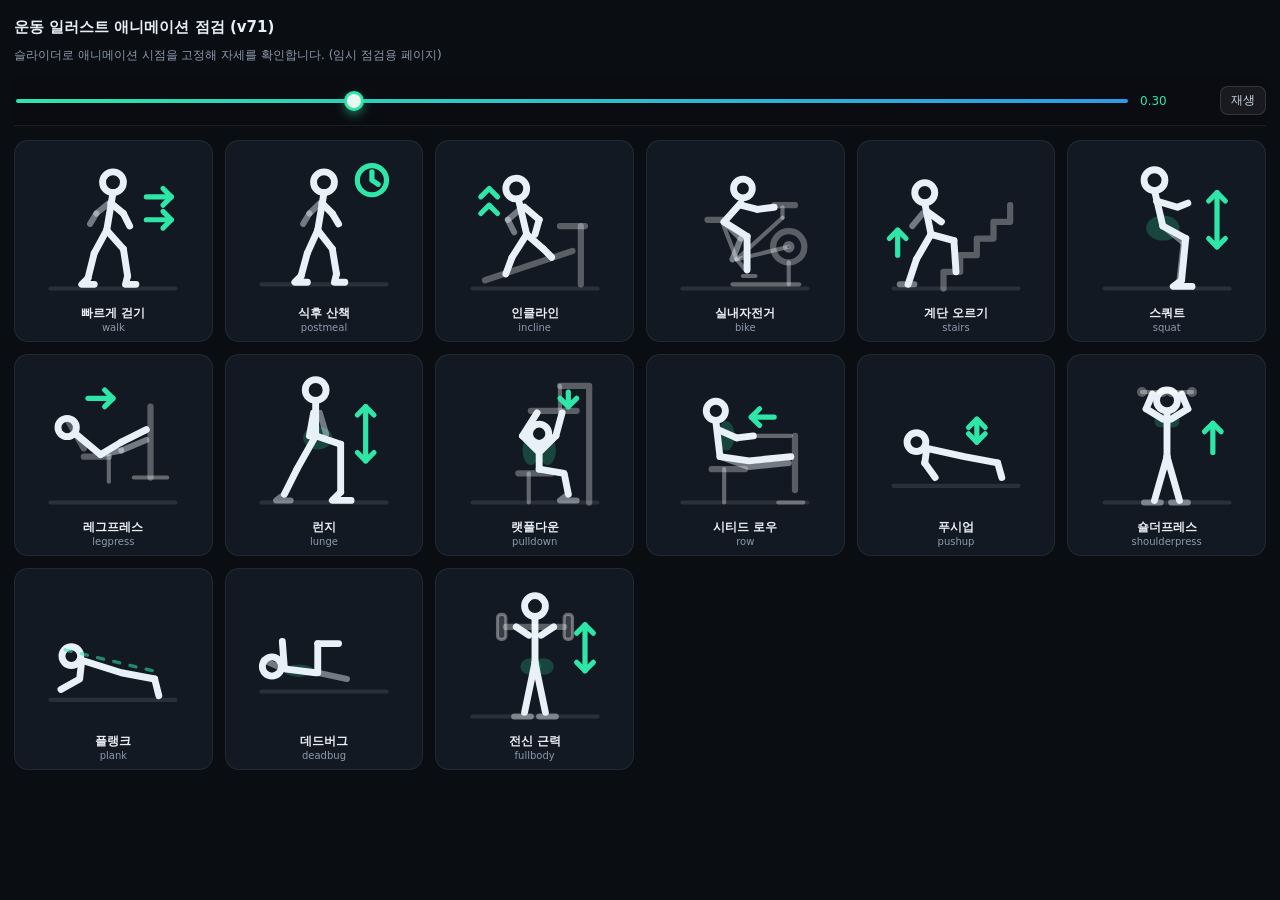
==== commit e8888646: "운동 일러스트 88~96px 확대, 동작 진폭 강화(모션차단 해제), 탭하면 큰 동작 가이드 모달 추가" ====
--- a/moves-check.html
+++ b/moves-check.html
@@ -4,7 +4,7 @@
 <meta charset="utf-8" />
 <meta name="viewport" content="width=device-width, initial-scale=1" />
 <title>운동 일러스트 애니메이션 점검</title>
-<link rel="stylesheet" href="styles.css?v=70" />
+<link rel="stylesheet" href="styles.css?v=71" />
 <style>
   :root { --mint:#2ee6a8; }
   html,body { margin:0; background:#0a0d12; color:#e9eef5; font-family:"Pretendard","Apple SD Gothic Neo",system-ui,sans-serif; }
@@ -21,13 +21,11 @@
   .tile .art svg { width:100%; height:100%; display:block; }
   .tile .nm { font-size:12px; font-weight:700; margin-top:4px; }
   .tile .id { font-size:10px; color:#8c9aad; }
-  .small .art { width:56px; height:56px; }
-  .small .tile { padding:7px 4px 6px; }
 </style>
 </head>
 <body>
 <div class="wrap">
-  <h1>운동 일러스트 애니메이션 점검</h1>
+  <h1>운동 일러스트 애니메이션 점검 (v71)</h1>
   <p class="note">슬라이더로 애니메이션 시점을 고정해 자세를 확인합니다. (임시 점검용 페이지)</p>
   <div class="bar">
     <input id="t" type="range" min="0" max="1" step="0.01" value="0" />
@@ -35,43 +33,30 @@
     <button id="play">재생</button>
   </div>
   <div class="grid" id="grid"></div>
-  <h1 style="margin-top:26px">실제 카드 크기(56px)</h1>
-  <div class="grid small" id="grid-small"></div>
 </div>
 <script type="module">
-  import { MOVES } from './moves.js';
+  import { MOVES } from './moves.js?v=71';
   const names = {
     walk: '빠르게 걷기', postmeal: '식후 산책', incline: '인클라인', bike: '실내자전거',
     stairs: '계단 오르기', squat: '스쿼트', legpress: '레그프레스', lunge: '런지',
     pulldown: '랫풀다운', row: '시티드 로우', pushup: '푸시업', shoulderpress: '숄더프레스',
     plank: '플랭크', deadbug: '데드버그', fullbody: '전신 근력',
   };
-  const html = Object.entries(MOVES).map(([id, svg]) =>
+  document.getElementById('grid').innerHTML = Object.entries(MOVES).map(([id, svg]) =>
     `<div class="tile"><div class="art" data-id="${id}">${svg}</div>` +
     `<div class="nm">${names[id] || id}</div><div class="id">${id}</div></div>`).join('');
-  document.getElementById('grid').innerHTML = html;
-  document.getElementById('grid-small').innerHTML = html;
 
   const slider = document.getElementById('t');
   const out = document.getElementById('out');
-  let paused = true;
 
   function scrub(v) {
-    const anims = document.getAnimations();
-    let max = 0;
-    anims.forEach(a => {
-      const d = a.effect && a.effect.getTiming ? a.effect.getTiming().duration : 0;
-      const end = a.effect.getComputedTiming().endTime;
-      if (end > max) max = end;
-    });
     out.value = v.toFixed(2);
     out.textContent = v.toFixed(2);
-    anims.forEach(a => {
+    document.getAnimations().forEach(a => {
       a.pause();
       const ct = a.effect.getComputedTiming();
       a.currentTime = v * (ct.activeDuration || 0);
     });
-    return { animations: anims.length, maxEnd: max };
   }
   window.scrub = scrub;
 
@@ -79,7 +64,6 @@
   document.getElementById('play').addEventListener('click', () => {
     document.getAnimations().forEach(a => a.play());
   });
-  // 페이지 로드 직후 살짝 진행한 상태로
   setTimeout(() => { slider.value = 0.3; scrub(0.3); }, 400);
 </script>
 </body>
--- a/styles.css
+++ b/styles.css
@@ -420,6 +420,60 @@
 .grid2 { display: grid; grid-template-columns: 1fr 1fr; gap: 0 10px; }
 .form-hint { font-size: 10.5px; color: var(--muted); margin: 2px 0 14px; line-height: 1.5; }
 
+/* ---------- 운동 동작 가이드 모달 (v71) ---------- */
+.move-modal-backdrop {
+  position: fixed; inset: 0; z-index: 70;
+  display: flex; align-items: center; justify-content: center;
+  padding: 20px 16px calc(20px + env(safe-area-inset-bottom));
+  background: rgba(3,6,10,0.72);
+  backdrop-filter: blur(6px);
+  animation: fade .2s ease;
+}
+.move-modal-backdrop.hidden { display: none; }
+.move-modal {
+  position: relative;
+  width: 100%; max-width: 360px;
+  max-height: 88vh; overflow-y: auto;
+  padding: 18px 18px 16px;
+  text-align: center;
+  background: linear-gradient(170deg, #16202c, #0a0f15);
+  border: 1px solid rgba(46,230,168,0.18);
+  border-radius: 22px;
+  box-shadow: var(--shadow);
+  animation: pop .26s cubic-bezier(.2,.9,.3,1.08);
+}
+@keyframes pop { from { transform: scale(.92) translateY(10px); opacity: 0; } to { transform: none; opacity: 1; } }
+.move-modal .mm-close { position: absolute; top: 8px; right: 8px; }
+.mm-stage {
+  position: relative;
+  width: 190px; height: 190px; margin: 0 auto 4px;
+  display: grid; place-items: center;
+}
+.mm-stage::before {
+  content: ""; position: absolute; inset: 10%;
+  border-radius: 50%;
+  background: radial-gradient(circle at 50% 55%, rgba(46,230,168,0.16), rgba(46,230,168,0) 70%);
+}
+.mm-stage svg { position: relative; display: block; width: 100%; height: 100%; }
+.mm-title { margin: 0; font-size: 19px; letter-spacing: -0.4px; }
+.mm-reps {
+  display: inline-block; margin-top: 6px;
+  font-size: 11px; font-weight: 700; color: var(--mint);
+  background: rgba(46,230,168,0.12); border: 1px solid rgba(46,230,168,0.22);
+  padding: 3px 9px; border-radius: 999px;
+}
+.mm-desc { margin: 12px 2px 0; font-size: 12.5px; line-height: 1.62; color: #c9d5e2; }
+.mm-link {
+  display: flex; align-items: center; justify-content: center; gap: 6px;
+  margin-top: 14px; padding: 10px 12px;
+  border-radius: 12px;
+  font-size: 12.5px; font-weight: 700; color: #04120c;
+  background: var(--mint); text-decoration: none;
+  box-shadow: 0 10px 24px -14px rgba(46,230,168,0.9);
+}
+.mm-tip { margin: 9px 0 0; font-size: 10.5px; color: var(--muted); }
+body.modal-open { overflow: hidden; }
+
 /* toast */
 .toast {
   position: fixed; left: 50%; bottom: 24px; transform: translate(-50%, 20px);
@@ -441,7 +495,7 @@
   .stats { grid-template-columns: repeat(4, 1fr); }
 }
 
-/* ---------- 운동 동작 일러스트 (v65) ---------- */
+/* ---------- 운동 동작 일러스트 (v71: 크게 + 눌러서 확대) ---------- */
 .move-grid {
   display: grid;
   grid-template-columns: repeat(2, minmax(0, 1fr));
@@ -449,15 +503,24 @@
   margin-top: 9px;
 }
 .move {
+  position: relative;
   display: flex; flex-direction: column; align-items: center; text-align: center;
-  gap: 1px; padding: 7px 5px 6px;
+  gap: 1px; padding: 8px 5px 8px;
   border-radius: 11px;
   background: rgba(255,255,255,0.035);
   border: 1px solid var(--line);
-}
-.move-art { width: 56px; height: 56px; display: grid; place-items: center; }
+  cursor: pointer;
+  transition: background .16s, border-color .16s, transform .12s;
+}
+.move:hover { background: rgba(46,230,168,0.05); border-color: rgba(46,230,168,0.28); }
+.move:active { transform: scale(.98); }
+.move:focus-visible { outline: 2px solid rgba(46,230,168,0.55); outline-offset: 2px; }
+.move-art { width: 88px; height: 88px; display: grid; place-items: center; }
 .move-art svg { display: block; width: 100%; height: 100%; }
-.move-name { font-size: 11.5px; font-weight: 700; letter-spacing: -0.2px; line-height: 1.3; }
+.move-zoom { position: absolute; top: 6px; right: 6px; width: 16px; height: 16px; opacity: .45; }
+.move-zoom svg { display: block; width: 100%; height: 100%; }
+.move:hover .move-zoom { opacity: .9; }
+.move-name { font-size: 12px; font-weight: 700; letter-spacing: -0.2px; line-height: 1.3; margin-top: 2px; }
 .move-reps { font-size: 9.5px; color: var(--muted); line-height: 1.35; }
 .tip-notes { list-style: none; margin: 9px 0 0; padding: 0; display: grid; gap: 3px; }
 .tip-notes li {
@@ -508,8 +571,8 @@
 }
 
 @media (min-width: 860px) {
-  .move-art { width: 64px; height: 64px; }
-  .move-name { font-size: 12px; }
+  .move-art { width: 96px; height: 96px; }
+  .move-name { font-size: 12.5px; }
 }
 
 /* 카드가 표 때문에 화면 밖으로 넓어지지 않게 (표는 카드 안에서 가로 스크롤) */
@@ -532,24 +595,24 @@
 .mv .arw-d { animation: nudgeD 1.6s ease-in-out infinite; }
 .mv .arw-b { animation: nudgeB 1.7s ease-in-out infinite; }
 @keyframes nudgeR {
-  0%, 100% { transform: translateX(-1.2px); opacity: .5; }
-  50% { transform: translateX(1.4px); opacity: 1; }
+  0%, 100% { transform: translateX(-2.2px); opacity: .5; }
+  50% { transform: translateX(2.6px); opacity: 1; }
 }
 @keyframes nudgeL {
-  0%, 100% { transform: translateX(1.2px); opacity: .5; }
-  50% { transform: translateX(-1.4px); opacity: 1; }
+  0%, 100% { transform: translateX(2.2px); opacity: .5; }
+  50% { transform: translateX(-2.6px); opacity: 1; }
 }
 @keyframes nudgeU {
-  0%, 100% { transform: translateY(1.4px); opacity: .5; }
-  50% { transform: translateY(-1.4px); opacity: 1; }
+  0%, 100% { transform: translateY(2.2px); opacity: .5; }
+  50% { transform: translateY(-2.6px); opacity: 1; }
 }
 @keyframes nudgeD {
-  0%, 100% { transform: translateY(-1.2px); opacity: .5; }
-  50% { transform: translateY(1.2px); opacity: 1; }
+  0%, 100% { transform: translateY(-2.2px); opacity: .5; }
+  50% { transform: translateY(2.6px); opacity: 1; }
 }
 @keyframes nudgeB {
-  0%, 100% { transform: translateY(-1.1px); opacity: .5; }
-  50% { transform: translateY(1.3px); opacity: 1; }
+  0%, 100% { transform: translateY(-2px); opacity: .5; }
+  50% { transform: translateY(2.4px); opacity: 1; }
 }
 
 /* 자극 부위 표시 맥동 */
@@ -560,7 +623,7 @@
 .mv-walk .w-body { animation: bobFast 1.15s ease-in-out infinite; }
 @keyframes bobFast {
   0%, 100% { transform: translateY(0); }
-  50% { transform: translateY(-1.3px); }
+  50% { transform: translateY(-2.4px); }
 }
 .mv-walk .w-leg-a { transform-origin: 33px 38px; animation: sw 1.15s ease-in-out infinite alternate; }
 .mv-walk .w-shin-a { transform-origin: 41px 47px; animation: kn 1.15s ease-in-out infinite alternate; }
@@ -571,14 +634,14 @@
 .mv-walk .w-arm-b { transform-origin: 34px 25px; animation: armSw 1.15s ease-in-out infinite alternate; }
 .mv-walk .w-fore-b { transform-origin: 28px 30px; animation: foreSw 1.15s ease-in-out infinite alternate-reverse; }
 @keyframes sw { from { transform: rotate(-13deg); } to { transform: rotate(13deg); } }
-@keyframes kn { from { transform: rotate(3deg); } to { transform: rotate(26deg); } }
-@keyframes armSw { from { transform: rotate(-11deg); } to { transform: rotate(11deg); } }
-@keyframes foreSw { from { transform: rotate(-6deg); } to { transform: rotate(9deg); } }
+@keyframes kn { from { transform: rotate(2deg); } to { transform: rotate(21deg); } }
+@keyframes armSw { from { transform: rotate(-13deg); } to { transform: rotate(13deg); } }
+@keyframes foreSw { from { transform: rotate(-9deg); } to { transform: rotate(13deg); } }
 
 .mv-postmeal .p-body { animation: bobSlow 2.6s ease-in-out infinite; }
 @keyframes bobSlow {
   0%, 100% { transform: translateY(0); }
-  50% { transform: translateY(-1px); }
+  50% { transform: translateY(-1.8px); }
 }
 .mv-postmeal .p-leg-a { transform-origin: 33px 38px; animation: swP 2.6s ease-in-out infinite alternate; }
 .mv-postmeal .p-shin-a { transform-origin: 40px 47px; animation: knP 2.6s ease-in-out infinite alternate; }
@@ -590,8 +653,8 @@
 .mv-postmeal .p-fore-b { transform-origin: 29px 30px; animation: foreSw 2.6s ease-in-out infinite alternate-reverse; }
 .mv-postmeal .p-clock { transform-origin: 59px 14px; animation: clockTick 2.6s ease-in-out infinite; }
 @keyframes swP { from { transform: rotate(-9deg); } to { transform: rotate(9deg); } }
-@keyframes knP { from { transform: rotate(2deg); } to { transform: rotate(18deg); } }
-@keyframes armP { from { transform: rotate(-8deg); } to { transform: rotate(8deg); } }
+@keyframes knP { from { transform: rotate(1deg); } to { transform: rotate(15deg); } }
+@keyframes armP { from { transform: rotate(-11deg); } to { transform: rotate(11deg); } }
 @keyframes clockTick {
   0%, 100% { transform: scale(1); }
   50% { transform: scale(1.09); }
@@ -601,7 +664,7 @@
 .mv-incline .i-body { animation: bobRun .95s ease-in-out infinite; }
 @keyframes bobRun {
   0%, 100% { transform: translateY(0); }
-  50% { transform: translateY(-1.5px); }
+  50% { transform: translateY(-2.6px); }
 }
 .mv-incline .i-leg-a { transform-origin: 32px 40px; animation: runT .95s ease-in-out infinite alternate; }
 .mv-incline .i-shin-a { transform-origin: 40px 47px; animation: runS .95s ease-in-out infinite alternate; }
@@ -612,8 +675,8 @@
 .mv-incline .i-arm-b { transform-origin: 30px 27px; animation: armRun .95s ease-in-out infinite alternate; }
 .mv-incline .i-fore-b { transform-origin: 23px 33px; animation: foreSw .95s ease-in-out infinite alternate-reverse; }
 @keyframes runT { from { transform: rotate(-16deg); } to { transform: rotate(16deg); } }
-@keyframes runS { from { transform: rotate(2deg); } to { transform: rotate(32deg); } }
-@keyframes armRun { from { transform: rotate(-12deg); } to { transform: rotate(12deg); } }
+@keyframes runS { from { transform: rotate(2deg); } to { transform: rotate(25deg); } }
+@keyframes armRun { from { transform: rotate(-14deg); } to { transform: rotate(14deg); } }
 
 /* ---------- 실내자전거 (페달 회전) ---------- */
 .mv-bike .b-leg-a { transform-origin: 26px 34px; animation: pedalT 1.5s ease-in-out infinite alternate; }
@@ -621,18 +684,18 @@
 .mv-bike .b-leg-b { transform-origin: 26px 34px; animation: pedalT 1.5s ease-in-out infinite alternate; animation-delay: -1.1s; }
 .mv-bike .b-shin-b { transform-origin: 34px 42px; animation: pedalS 1.5s ease-in-out infinite alternate; animation-delay: -1.48s; }
 .mv-bike .b-body { animation: bikeSway 1.5s ease-in-out infinite; }
-@keyframes pedalT { from { transform: rotate(-9deg); } to { transform: rotate(9deg); } }
-@keyframes pedalS { from { transform: rotate(-8deg); } to { transform: rotate(26deg); } }
+@keyframes pedalT { from { transform: rotate(-11deg); } to { transform: rotate(11deg); } }
+@keyframes pedalS { from { transform: rotate(-8deg); } to { transform: rotate(28deg); } }
 @keyframes bikeSway {
   0%, 100% { transform: translateY(0); }
-  50% { transform: translateY(-0.6px); }
+  50% { transform: translateY(-1.4px); }
 }
 
 /* ---------- 계단 오르기 ---------- */
 .mv-stairs .s-body { animation: climbBob 1.3s ease-in-out infinite; }
 @keyframes climbBob {
-  0%, 100% { transform: translateY(0.6px); }
-  50% { transform: translateY(-1.2px); }
+  0%, 100% { transform: translateY(1px); }
+  50% { transform: translateY(-2px); }
 }
 .mv-stairs .s-leg-a { transform-origin: 24px 40px; animation: stepT 1.3s ease-in-out infinite alternate; }
 .mv-stairs .s-shin-a { transform-origin: 35px 43px; animation: stepS 1.3s ease-in-out infinite alternate; }
@@ -640,8 +703,8 @@
 .mv-stairs .s-shin-b { transform-origin: 17px 52px; animation: stepS 1.3s ease-in-out infinite alternate-reverse; }
 .mv-stairs .s-arm-a { transform-origin: 22px 29px; animation: armP 1.3s ease-in-out infinite alternate-reverse; }
 .mv-stairs .s-arm-b { transform-origin: 20px 30px; animation: armP 1.3s ease-in-out infinite alternate; }
-@keyframes stepT { from { transform: rotate(-12deg); } to { transform: rotate(12deg); } }
-@keyframes stepS { from { transform: rotate(2deg); } to { transform: rotate(24deg); } }
+@keyframes stepT { from { transform: rotate(-15deg); } to { transform: rotate(15deg); } }
+@keyframes stepS { from { transform: rotate(2deg); } to { transform: rotate(26deg); } }
 
 /* ---------- 스쿼트 ---------- */
 .mv-squat .q-body { transform-origin: 34px 36px; animation: sqBody 2.8s ease-in-out infinite alternate; }
@@ -650,20 +713,20 @@
 .mv-squat .q-leg-b { transform-origin: 34px 36px; animation: sqThighB 2.8s ease-in-out infinite alternate; }
 .mv-squat .q-shin-b { transform-origin: 44px 44px; animation: sqShinB 2.8s ease-in-out infinite alternate; }
 .mv-squat .q-arm { transform-origin: 31px 24px; animation: sqArm 2.8s ease-in-out infinite alternate; }
-@keyframes sqBody { from { transform: translateY(0) rotate(0deg); } to { transform: translateY(4px) rotate(6deg); } }
-@keyframes sqThigh { from { transform: rotate(0deg); } to { transform: rotate(-27deg); } }
-@keyframes sqShin { from { transform: rotate(0deg); } to { transform: rotate(21deg); } }
-@keyframes sqThighB { from { transform: rotate(0deg); } to { transform: rotate(-24deg); } }
-@keyframes sqShinB { from { transform: rotate(0deg); } to { transform: rotate(19deg); } }
-@keyframes sqArm { from { transform: rotate(0deg); } to { transform: rotate(-8deg); } }
+@keyframes sqBody { from { transform: translateY(0) rotate(0deg); } to { transform: translateY(9px) rotate(20deg); } }
+@keyframes sqThigh { from { transform: rotate(0deg); } to { transform: rotate(-38deg); } }
+@keyframes sqShin { from { transform: rotate(0deg); } to { transform: rotate(29deg); } }
+@keyframes sqThighB { from { transform: rotate(0deg); } to { transform: rotate(-32deg); } }
+@keyframes sqShinB { from { transform: rotate(0deg); } to { transform: rotate(25deg); } }
+@keyframes sqArm { from { transform: rotate(0deg); } to { transform: rotate(-13deg); } }
 
 /* ---------- 레그프레스 ---------- */
 .mv-legpress .l-legs { animation: lpPush 2.4s ease-in-out infinite alternate; }
 .mv-legpress .l-plate { animation: lpPlate 2.4s ease-in-out infinite alternate; }
 .mv-legpress .l-body { animation: lpBody 2.4s ease-in-out infinite alternate; }
-@keyframes lpPush { from { transform: translateX(0); } to { transform: translateX(3px); } }
-@keyframes lpPlate { from { transform: translateX(0); } to { transform: translateX(3.6px); } }
-@keyframes lpBody { from { transform: translateX(0); } to { transform: translateX(-1px); } }
+@keyframes lpPush { from { transform: translateX(0); } to { transform: translateX(7px); } }
+@keyframes lpPlate { from { transform: translateX(0); } to { transform: translateX(9px); } }
+@keyframes lpBody { from { transform: translateX(0); } to { transform: translateX(-3px); } }
 
 /* ---------- 런지 ---------- */
 .mv-lunge .u-body { animation: lungeBody 2.6s ease-in-out infinite alternate; }
@@ -673,45 +736,41 @@
 .mv-lunge .u-shin-b { transform-origin: 23px 50px; animation: lungeShinB 2.6s ease-in-out infinite alternate; }
 .mv-lunge .u-arm-a { transform-origin: 31px 23px; animation: armP 2.6s ease-in-out infinite alternate; }
 .mv-lunge .u-arm-b { transform-origin: 34px 23px; animation: armP 2.6s ease-in-out infinite alternate-reverse; }
-@keyframes lungeBody { from { transform: translateY(0); } to { transform: translateY(3px); } }
-@keyframes lungeThigh { from { transform: rotate(0deg); } to { transform: rotate(-13deg); } }
-@keyframes lungeShin { from { transform: rotate(0deg); } to { transform: rotate(14deg); } }
-@keyframes lungeThighB { from { transform: rotate(0deg); } to { transform: rotate(7deg); } }
-@keyframes lungeShinB { from { transform: rotate(0deg); } to { transform: rotate(10deg); } }
+@keyframes lungeBody { from { transform: translateY(0); } to { transform: translateY(7px); } }
+@keyframes lungeThigh { from { transform: rotate(0deg); } to { transform: rotate(-24deg); } }
+@keyframes lungeShin { from { transform: rotate(0deg); } to { transform: rotate(26deg); } }
+@keyframes lungeThighB { from { transform: rotate(0deg); } to { transform: rotate(14deg); } }
+@keyframes lungeShinB { from { transform: rotate(0deg); } to { transform: rotate(20deg); } }
 
 /* ---------- 랫풀다운 ---------- */
 .mv-pulldown .d-bar { animation: pdBar 2.6s ease-in-out infinite alternate; }
 .mv-pulldown .d-cable { transform-origin: 48px 10px; animation: pdCable 2.6s ease-in-out infinite alternate; }
 .mv-pulldown .d-body { animation: pdBody 2.6s ease-in-out infinite alternate; }
-.mv-pulldown .d-arm-a { transform-origin: 37px 41px; animation: pdArmA 2.6s ease-in-out infinite alternate; }
 .mv-pulldown .d-fore-a { transform-origin: 30px 34px; animation: pdForeA 2.6s ease-in-out infinite alternate; }
-.mv-pulldown .d-arm-b { transform-origin: 39px 41px; animation: pdArmB 2.6s ease-in-out infinite alternate; }
 .mv-pulldown .d-fore-b { transform-origin: 46px 34px; animation: pdForeB 2.6s ease-in-out infinite alternate; }
-@keyframes pdBar { from { transform: translateY(0); } to { transform: translateY(6px); } }
-@keyframes pdCable { from { transform: scaleY(1); } to { transform: scaleY(1.5); } }
-@keyframes pdBody { from { transform: translateY(0); } to { transform: translateY(0.8px); } }
-@keyframes pdArmA { from { transform: rotate(0deg); } to { transform: rotate(-13deg); } }
-@keyframes pdForeA { from { transform: rotate(0deg); } to { transform: rotate(30deg); } }
-@keyframes pdArmB { from { transform: rotate(0deg); } to { transform: rotate(13deg); } }
-@keyframes pdForeB { from { transform: rotate(0deg); } to { transform: rotate(-30deg); } }
+@keyframes pdBar { from { transform: translateY(0); } to { transform: translateY(7px); } }
+@keyframes pdCable { from { transform: scaleY(1); } to { transform: scaleY(1.4); } }
+@keyframes pdBody { from { transform: translateY(0); } to { transform: translateY(1px); } }
+@keyframes pdForeA { from { transform: rotate(0deg); } to { transform: rotate(16deg); } }
+@keyframes pdForeB { from { transform: rotate(0deg); } to { transform: rotate(32deg); } }
 
 /* ---------- 시티드 로우 ---------- */
 .mv-row .r-torso { transform-origin: 24px 44px; animation: rowTorso 2.6s ease-in-out infinite alternate; }
 .mv-row .r-arm { transform-origin: 23px 31px; animation: rowArm 2.6s ease-in-out infinite alternate; }
 .mv-row .r-fore { transform-origin: 32px 35px; animation: rowFore 2.6s ease-in-out infinite alternate; }
 .mv-row .r-cable { transform-origin: 58px 34px; animation: rowCable 2.6s ease-in-out infinite alternate; }
-@keyframes rowTorso { from { transform: rotate(0deg); } to { transform: rotate(-5deg); } }
-@keyframes rowArm { from { transform: rotate(0deg); } to { transform: rotate(42deg); } }
-@keyframes rowFore { from { transform: rotate(0deg); } to { transform: rotate(-62deg); } }
-@keyframes rowCable { from { transform: scaleX(1); } to { transform: scaleX(1.4); } }
+@keyframes rowTorso { from { transform: rotate(0deg); } to { transform: rotate(-9deg); } }
+@keyframes rowArm { from { transform: rotate(0deg); } to { transform: rotate(54deg); } }
+@keyframes rowFore { from { transform: rotate(0deg); } to { transform: rotate(-72deg); } }
+@keyframes rowCable { from { transform: scaleX(1); } to { transform: scaleX(1.7); } }
 
 /* ---------- 푸시업 ---------- */
 .mv-pushup .p-fig { animation: puBody 1.9s ease-in-out infinite alternate; }
 .mv-pushup .p-arm { transform-origin: 22px 40px; animation: puArm 1.9s ease-in-out infinite alternate; }
 .mv-pushup .p-fore { transform-origin: 21px 47px; animation: puFore 1.9s ease-in-out infinite alternate; }
-@keyframes puBody { from { transform: translateY(0); } to { transform: translateY(3px); } }
-@keyframes puArm { from { transform: rotate(0deg); } to { transform: rotate(-9deg); } }
-@keyframes puFore { from { transform: rotate(0deg); } to { transform: rotate(13deg); } }
+@keyframes puBody { from { transform: translateY(0); } to { transform: translateY(7px); } }
+@keyframes puArm { from { transform: rotate(0deg); } to { transform: rotate(-16deg); } }
+@keyframes puFore { from { transform: rotate(0deg); } to { transform: rotate(24deg); } }
 
 /* ---------- 숄더프레스 ---------- */
 .mv-shoulderpress .h-arm-a { transform-origin: 34px 26px; animation: spArmA 2.4s ease-in-out infinite alternate; }
@@ -720,23 +779,23 @@
 .mv-shoulderpress .h-fore-b { transform-origin: 46px 21px; animation: spForeB 2.4s ease-in-out infinite alternate; }
 .mv-shoulderpress .h-dumb-a { animation: spDumbA 2.4s ease-in-out infinite alternate; }
 .mv-shoulderpress .h-dumb-b { animation: spDumbB 2.4s ease-in-out infinite alternate; }
-@keyframes spArmA { from { transform: rotate(0deg); } to { transform: rotate(24deg); } }
-@keyframes spForeA { from { transform: rotate(0deg); } to { transform: rotate(-18deg); } }
-@keyframes spArmB { from { transform: rotate(0deg); } to { transform: rotate(-24deg); } }
-@keyframes spForeB { from { transform: rotate(0deg); } to { transform: rotate(18deg); } }
-@keyframes spDumbA { from { transform: translate(0, 0); } to { transform: translate(4.6px, -5px); } }
-@keyframes spDumbB { from { transform: translate(0, 0); } to { transform: translate(-4.6px, -5px); } }
+@keyframes spArmA { from { transform: rotate(0deg); } to { transform: rotate(33deg); } }
+@keyframes spForeA { from { transform: rotate(0deg); } to { transform: rotate(-88deg); } }
+@keyframes spArmB { from { transform: rotate(0deg); } to { transform: rotate(-33deg); } }
+@keyframes spForeB { from { transform: rotate(0deg); } to { transform: rotate(88deg); } }
+@keyframes spDumbA { from { transform: translate(0, 0); } to { transform: translate(-4px, -2px); } }
+@keyframes spDumbB { from { transform: translate(0, 0); } to { transform: translate(4px, -2px); } }
 
 /* ---------- 플랭크 (코어 라인 맥동) ---------- */
 .mv-plank .k-fig { animation: plankBreath 3.6s ease-in-out infinite; }
 .mv-plank .k-core { animation: plankCore 3.6s ease-in-out infinite; }
 @keyframes plankBreath {
   0%, 100% { transform: translateY(0); }
-  50% { transform: translateY(-0.7px); }
+  50% { transform: translateY(-1.5px); }
 }
 @keyframes plankCore {
   0%, 100% { opacity: .3; stroke-dashoffset: 0; }
-  50% { opacity: .95; stroke-dashoffset: -8; }
+  50% { opacity: .95; stroke-dashoffset: -12; }
 }
 
 /* ---------- 데드버그 ---------- */
@@ -745,25 +804,20 @@
 .mv-deadbug .x-leg-a { transform-origin: 33px 45px; animation: dbLegA 3s ease-in-out infinite alternate; }
 .mv-deadbug .x-shin-a { transform-origin: 33px 31px; animation: dbShinA 3s ease-in-out infinite alternate; }
 .mv-deadbug .x-leg-b { transform-origin: 33px 45px; animation: dbLegB 3s ease-in-out infinite alternate; }
-@keyframes dbArmA { from { transform: rotate(0deg); } to { transform: rotate(-28deg); } }
-@keyframes dbArmB { from { transform: rotate(0deg); } to { transform: rotate(16deg); } }
-@keyframes dbLegA { from { transform: rotate(0deg); } to { transform: rotate(26deg); } }
-@keyframes dbShinA { from { transform: rotate(0deg); } to { transform: rotate(-26deg); } }
-@keyframes dbLegB { from { transform: rotate(0deg); } to { transform: rotate(-14deg); } }
+@keyframes dbArmA { from { transform: rotate(0deg); } to { transform: rotate(-45deg); } }
+@keyframes dbArmB { from { transform: rotate(0deg); } to { transform: rotate(26deg); } }
+@keyframes dbLegA { from { transform: rotate(0deg); } to { transform: rotate(34deg); } }
+@keyframes dbShinA { from { transform: rotate(0deg); } to { transform: rotate(-32deg); } }
+@keyframes dbLegB { from { transform: rotate(0deg); } to { transform: rotate(-24deg); } }
 
 /* ---------- 전신 근력 (바벨 스쿼트) ---------- */
 .mv-fullbody .f-body { animation: fbBody 2.8s ease-in-out infinite alternate; }
 .mv-fullbody .f-leg-a { transform-origin: 36px 40px; animation: fbLegA 2.8s ease-in-out infinite alternate; }
 .mv-fullbody .f-leg-b { transform-origin: 36px 40px; animation: fbLegB 2.8s ease-in-out infinite alternate; }
-@keyframes fbBody { from { transform: translateY(0); } to { transform: translateY(4px); } }
-@keyframes fbLegA { from { transform: rotate(0deg); } to { transform: rotate(5deg); } }
-@keyframes fbLegB { from { transform: rotate(0deg); } to { transform: rotate(-5deg); } }
-
-/* 움직임 최소화 설정을 켠 사용자는 정지 그림으로 */
-@media (prefers-reduced-motion: reduce) {
-  .move-art svg,
-  .move-art svg * {
-    animation: none !important;
-    transition: none !important;
-  }
-}
+@keyframes fbBody { from { transform: translateY(0); } to { transform: translateY(9px); } }
+@keyframes fbLegA { from { transform: rotate(0deg); } to { transform: rotate(11deg); } }
+@keyframes fbLegB { from { transform: rotate(0deg); } to { transform: rotate(-11deg); } }
+
+/* 운동 일러스트 애니메이션은 시스템의 '동작 줄이기'(prefers-reduced-motion)나
+   안드로이드 절전·접근성 설정과 무관하게 항상 재생합니다. (v71)
+   — 설정 때문에 그림이 멈춰 동작을 알아보기 어려웠던 문제 해결 */
